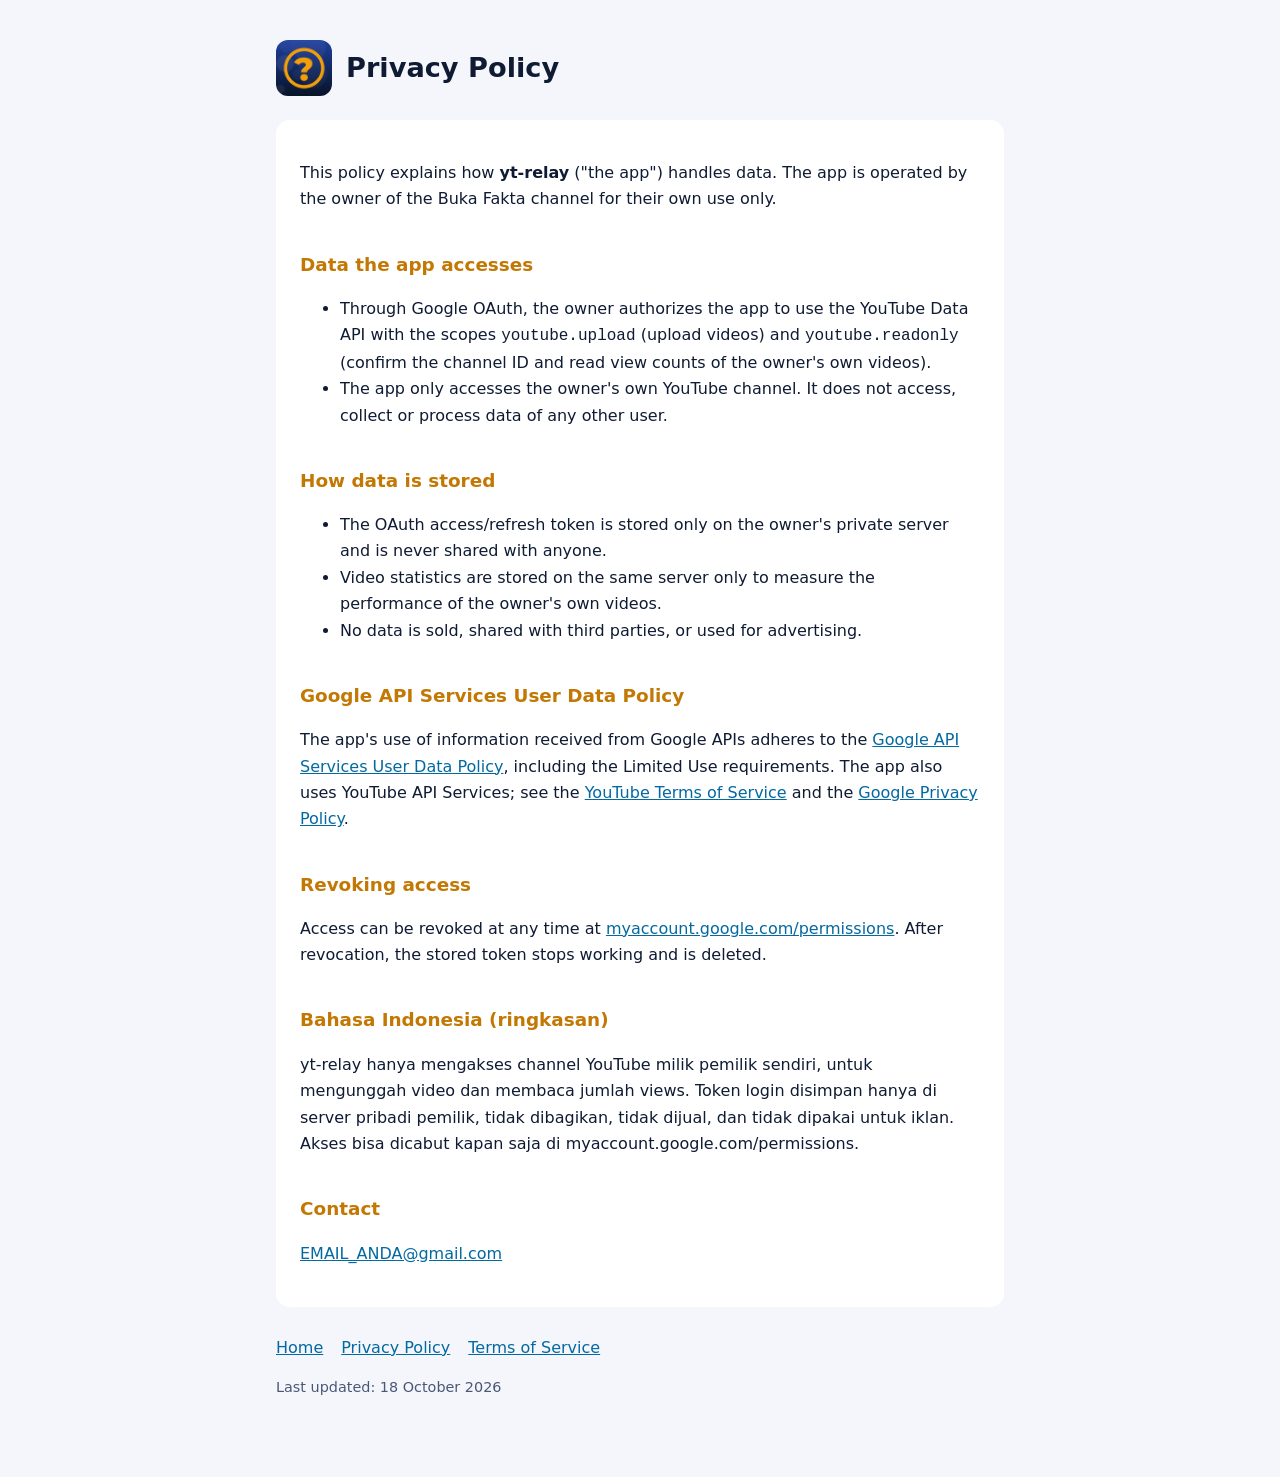
==== privacy.html @ 8ccbd44a "Add files via upload" ====
<!doctype html>
<html lang="en"><head><meta charset="utf-8"><meta name="viewport" content="width=device-width,initial-scale=1">
<title>Privacy Policy</title><link rel="icon" href="logo.png"><link rel="stylesheet" href="style.css"></head>
<body><main><header><img src="logo.png" alt="yt-relay logo"><h1>Privacy Policy</h1></header><div class="card">
<p>This policy explains how <strong>yt-relay</strong> ("the app") handles data. The app is operated by the owner of the Buka Fakta channel for their own use only.</p>
<h2>Data the app accesses</h2>
<ul>
<li>Through Google OAuth, the owner authorizes the app to use the YouTube Data API with the scopes <code>youtube.upload</code> (upload videos) and <code>youtube.readonly</code> (confirm the channel ID and read view counts of the owner's own videos).</li>
<li>The app only accesses the owner's own YouTube channel. It does not access, collect or process data of any other user.</li>
</ul>
<h2>How data is stored</h2>
<ul>
<li>The OAuth access/refresh token is stored only on the owner's private server and is never shared with anyone.</li>
<li>Video statistics are stored on the same server only to measure the performance of the owner's own videos.</li>
<li>No data is sold, shared with third parties, or used for advertising.</li>
</ul>
<h2>Google API Services User Data Policy</h2>
<p>The app's use of information received from Google APIs adheres to the <a href="https://developers.google.com/terms/api-services-user-data-policy">Google API Services User Data Policy</a>, including the Limited Use requirements. The app also uses YouTube API Services; see the <a href="https://www.youtube.com/t/terms">YouTube Terms of Service</a> and the <a href="https://policies.google.com/privacy">Google Privacy Policy</a>.</p>
<h2>Revoking access</h2>
<p>Access can be revoked at any time at <a href="https://myaccount.google.com/permissions">myaccount.google.com/permissions</a>. After revocation, the stored token stops working and is deleted.</p>
<h2>Bahasa Indonesia (ringkasan)</h2>
<p>yt-relay hanya mengakses channel YouTube milik pemilik sendiri, untuk mengunggah video dan membaca jumlah views. Token login disimpan hanya di server pribadi pemilik, tidak dibagikan, tidak dijual, dan tidak dipakai untuk iklan. Akses bisa dicabut kapan saja di myaccount.google.com/permissions.</p>
<h2>Contact</h2>
<p><a href="mailto:EMAIL_ANDA@gmail.com">EMAIL_ANDA@gmail.com</a></p>
</div><nav><a href="index.html">Home</a><a href="privacy.html">Privacy Policy</a><a href="terms.html">Terms of Service</a></nav>
<p class="muted">Last updated: 18 October 2026</p></main></body></html>
---- style.css ----
:root{--bg:#0a1428;--card:#13223f;--text:#e8eefc;--muted:#a9b7d6;--accent:#f59e0b;--link:#38bdf8}
@media (prefers-color-scheme: light){:root{--bg:#f4f6fb;--card:#fff;--text:#0f1b33;--muted:#4a5878;--accent:#c27803;--link:#0369a1}}
*{box-sizing:border-box}body{margin:0;background:var(--bg);color:var(--text);font:16px/1.65 system-ui,-apple-system,"Segoe UI",Roboto,sans-serif}
main{max-width:760px;margin:0 auto;padding:40px 16px 64px}
header{display:flex;align-items:center;gap:14px;margin-bottom:24px}header img{width:56px;height:56px;border-radius:12px}
h1{font-size:1.7rem;margin:0}h2{font-size:1.15rem;margin-top:2em;color:var(--accent)}
.card{background:var(--card);border-radius:14px;padding:24px}a{color:var(--link)}.muted{color:var(--muted);font-size:.9rem}
nav{margin-top:28px;display:flex;gap:18px;flex-wrap:wrap}
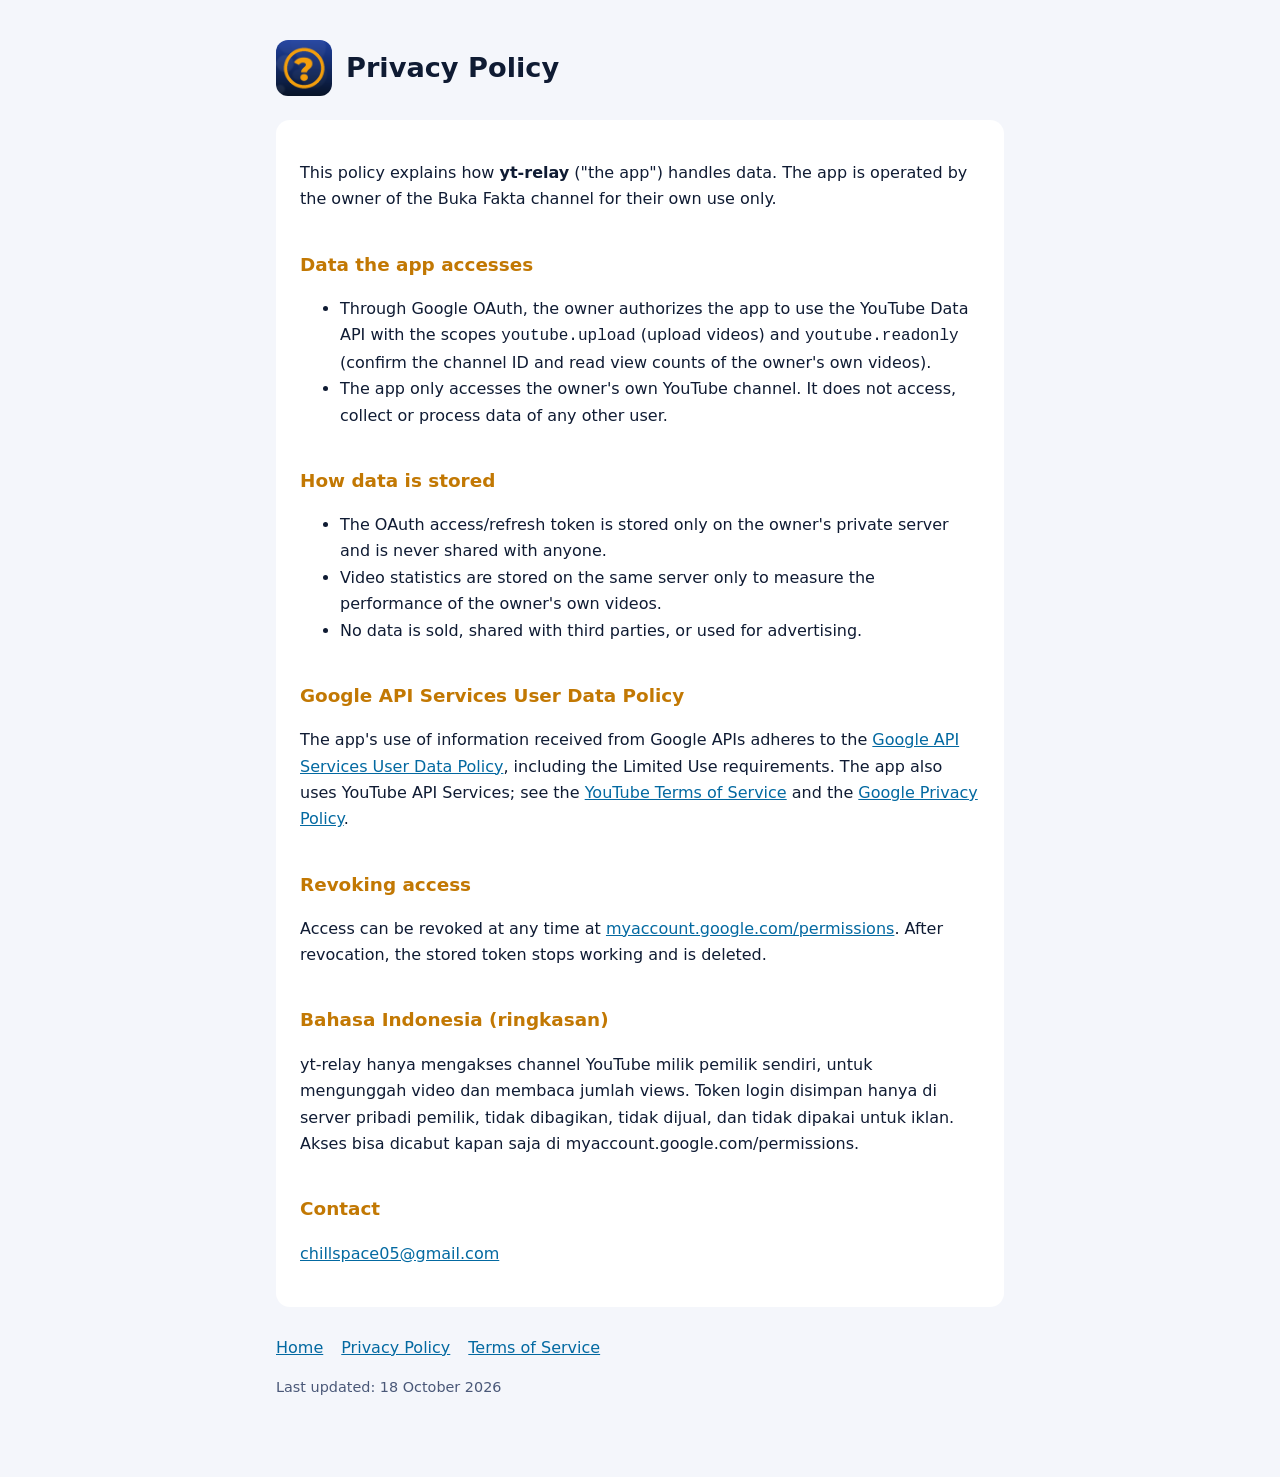
==== commit 5990e509: "Add files via upload" ====
--- a/privacy.html
+++ b/privacy.html
@@ -21,6 +21,6 @@
 <h2>Bahasa Indonesia (ringkasan)</h2>
 <p>yt-relay hanya mengakses channel YouTube milik pemilik sendiri, untuk mengunggah video dan membaca jumlah views. Token login disimpan hanya di server pribadi pemilik, tidak dibagikan, tidak dijual, dan tidak dipakai untuk iklan. Akses bisa dicabut kapan saja di myaccount.google.com/permissions.</p>
 <h2>Contact</h2>
-<p><a href="mailto:EMAIL_ANDA@gmail.com">EMAIL_ANDA@gmail.com</a></p>
+<p><a href="mailto:chillspace05@gmail.com">chillspace05@gmail.com</a></p>
 </div><nav><a href="index.html">Home</a><a href="privacy.html">Privacy Policy</a><a href="terms.html">Terms of Service</a></nav>
 <p class="muted">Last updated: 18 October 2026</p></main></body></html>
